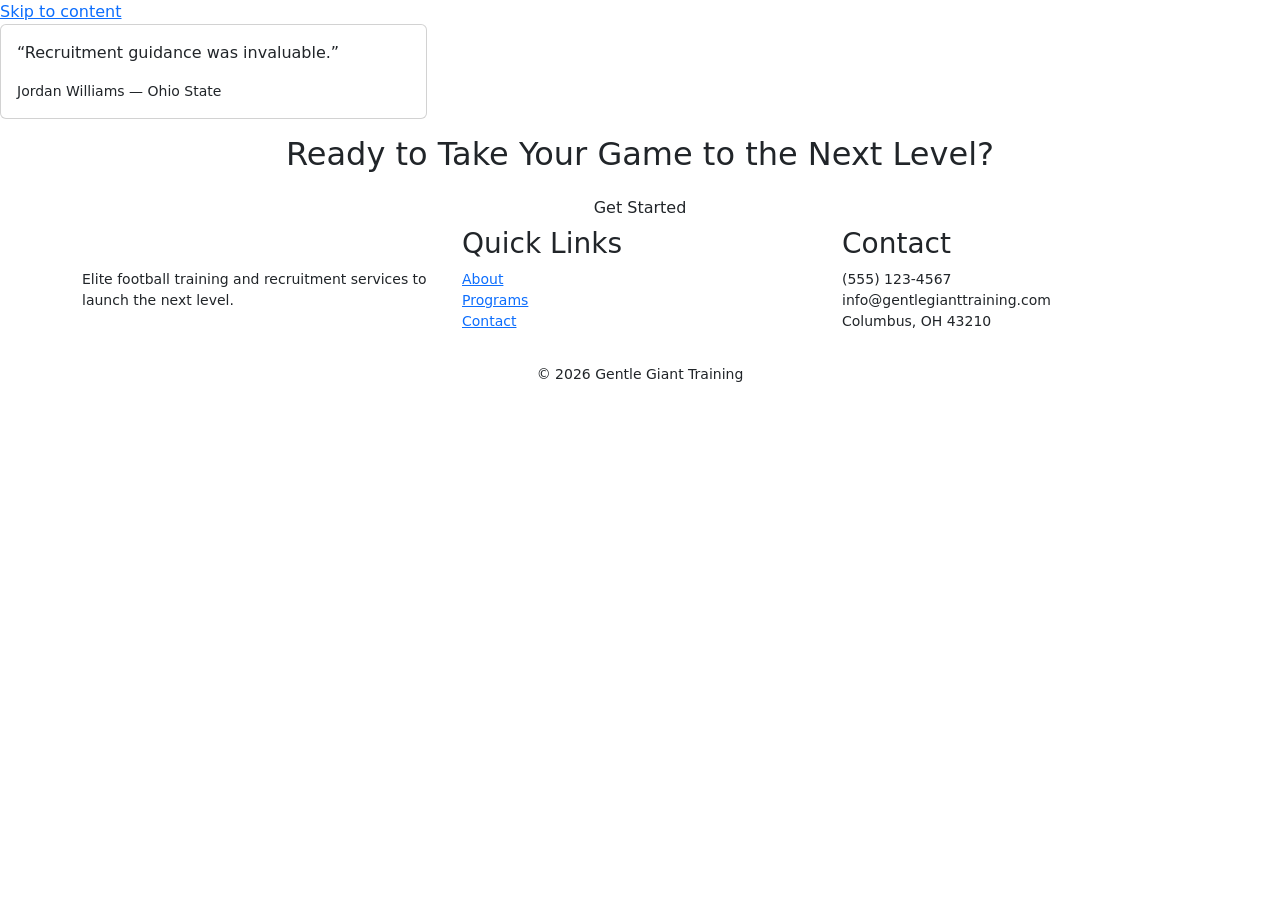
==== index.html @ e3b75d84 "creates the base of everything" ====
<!DOCTYPE html>
<html lang="en">
<head>
    <meta charset="UTF-8">
    <meta name="viewport" content="width=device-width, initial-scale=1.0">
    <title>Final</title>
    <link href="https://fonts.googleapis.com/css2?family=Inter:wght@300;400;600;700&display=swap" rel="stylesheet">
    <link href="https://cdn.jsdelivr.net/npm/bootstrap@5.3.3/dist/css/bootstrap.min.css" rel="stylesheet">
    <link href="https://cdn.jsdelivr.net/npm/bootstrap-icons@1.11.3/font/bootstrap-icons.css" rel="stylesheet">
</head>

<body>
    <a href="#main" class="skip-link">Skip to content</a>
      <div class="col-md-4">
        <figure class="card h-100">
          <div class="card-body">
            <p>“Recruitment guidance was invaluable.”</p>
            <figcaption class="small">Jordan Williams — Ohio State</figcaption>
          </div>
        </figure>
      </div>
    </div>
  </div>
</section>

<section class="cta section-sm text-center">
  <div class="container">
    <h2>Ready to Take Your Game to the Next Level?</h2>
    <a class="btn btn-accent mt-2" href="programs.html">Get Started</a>
  </div>
</section>
</main>

<footer class="footer section-sm">
  <div class="container">
    <div class="row g-4">
      <div class="col-md-4">
        <h3 class="text-white">EARN YOUR FUTURE</h3>
        <p class="small">Elite football training and recruitment services to launch the next level.</p>
      </div>
      <div class="col-md-4">
        <h3>Quick Links</h3>
        <ul class="list-unstyled small">
          <li><a href="about.html">About</a></li>
          <li><a href="programs.html">Programs</a></li>
          <li><a href="contact.html">Contact</a></li>
        </ul>
      </div>
      <div class="col-md-4">
        <h3>Contact</h3>
        <p class="small">(555) 123-4567<br>info@gentlegianttraining.com<br>Columbus, OH 43210</p>
      </div>
    </div>
    <div class="text-center small mt-3">© 2026 Gentle Giant Training</div>
  </div>
</footer>

<script src="https://cdn.jsdelivr.net/npm/bootstrap@5.3.3/dist/js/bootstrap.bundle.min.js"></script>
</body>
</html>
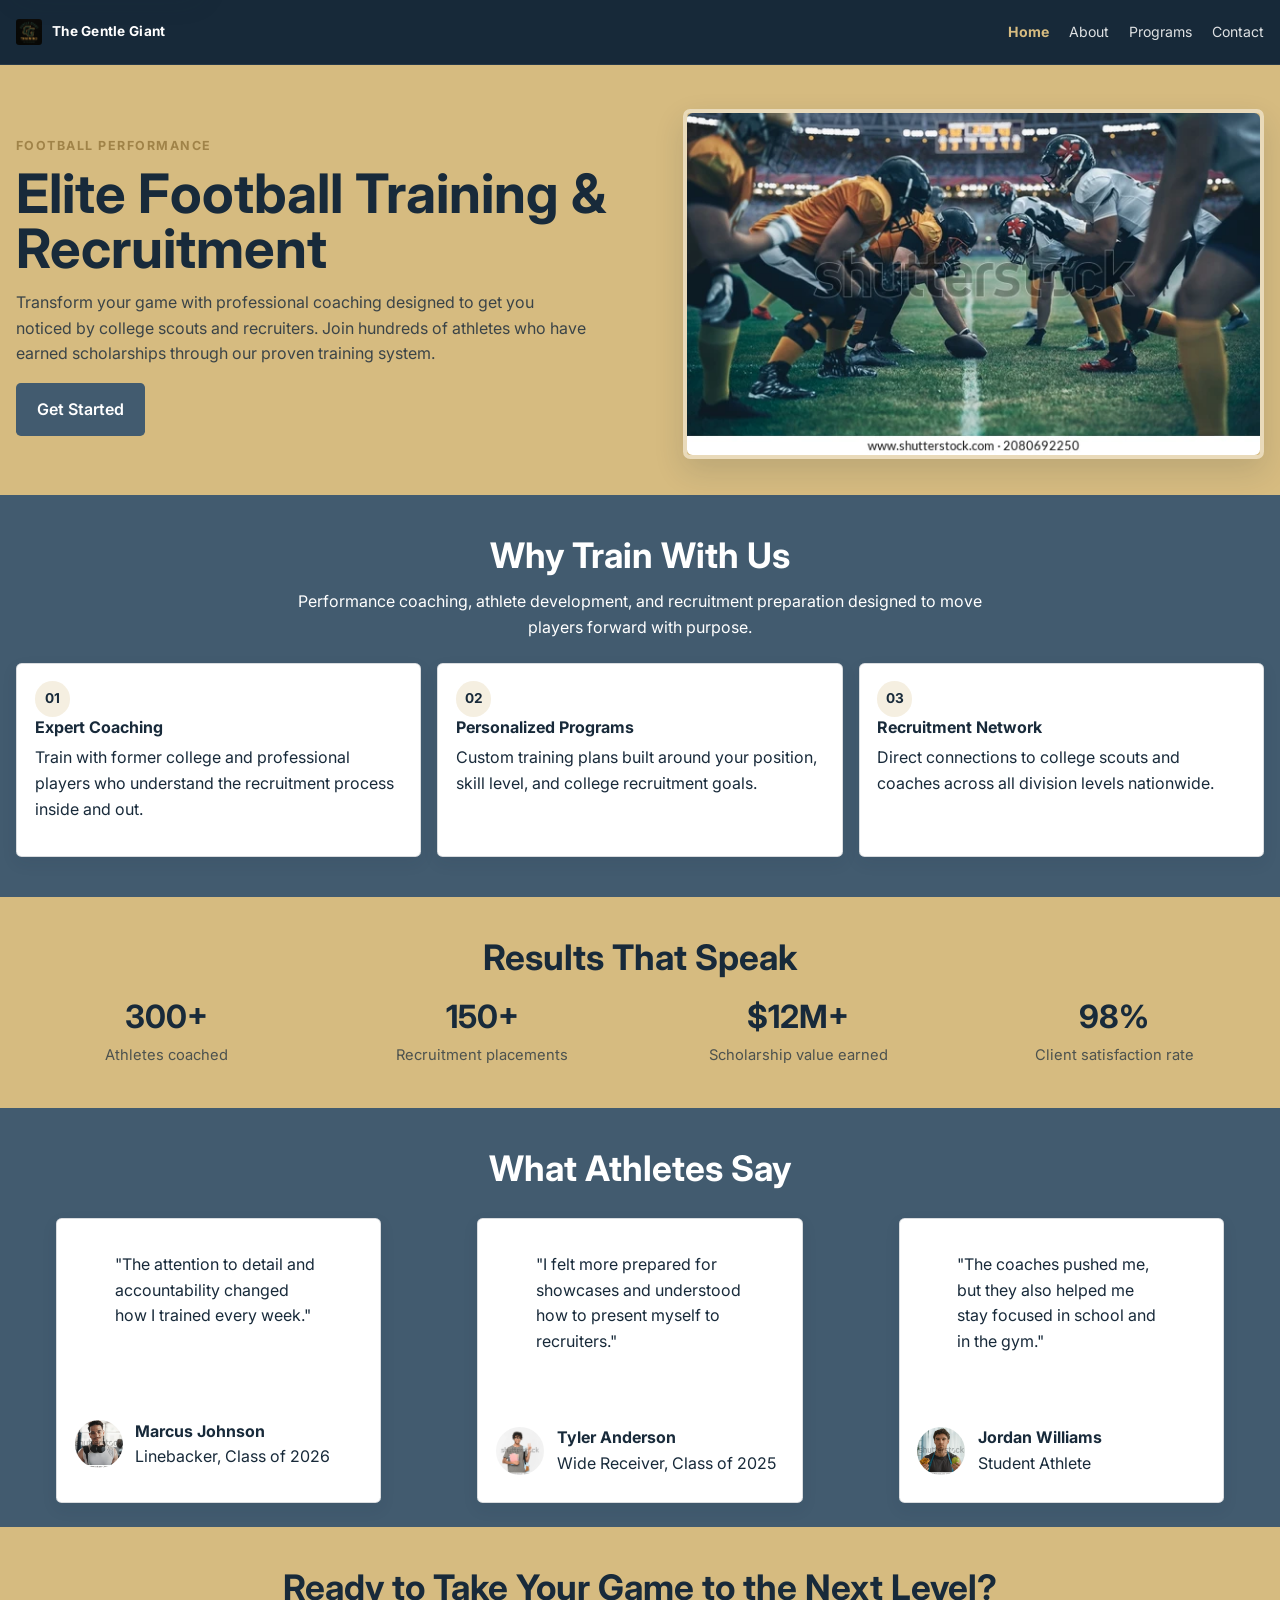
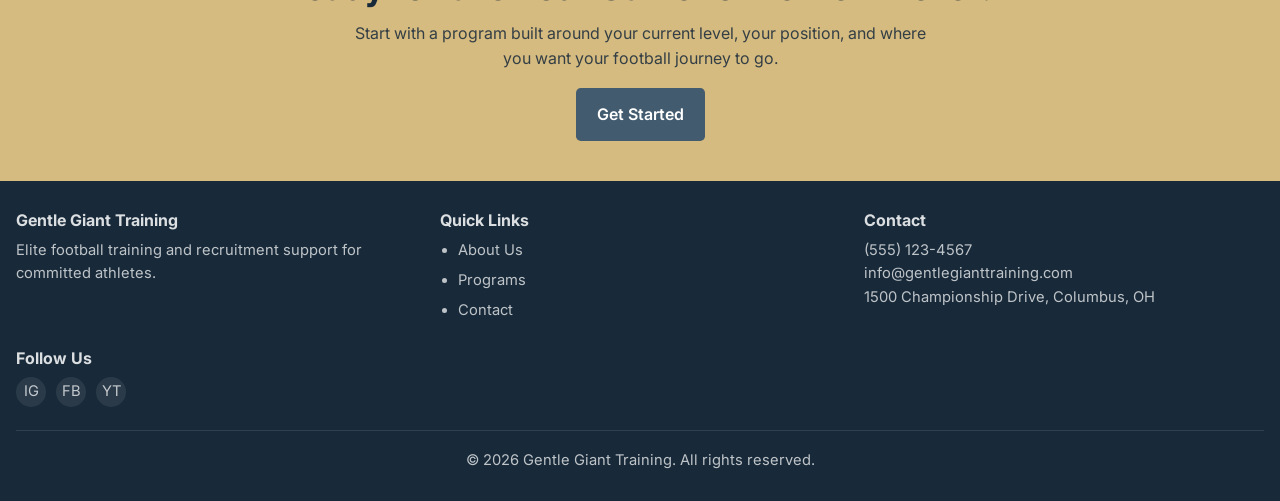
==== commit 5b7cbfbc: "adds a ton more content and fixes the placement of all the cards" ====
--- a/index.html
+++ b/index.html
@@ -1,60 +1,199 @@
-<!DOCTYPE html>
+﻿<!DOCTYPE html>
 <html lang="en">
 <head>
-    <meta charset="UTF-8">
-    <meta name="viewport" content="width=device-width, initial-scale=1.0">
-    <title>Final</title>
-    <link href="https://fonts.googleapis.com/css2?family=Inter:wght@300;400;600;700&display=swap" rel="stylesheet">
-    <link href="https://cdn.jsdelivr.net/npm/bootstrap@5.3.3/dist/css/bootstrap.min.css" rel="stylesheet">
-    <link href="https://cdn.jsdelivr.net/npm/bootstrap-icons@1.11.3/font/bootstrap-icons.css" rel="stylesheet">
+  <meta charset="UTF-8">
+  <meta name="viewport" content="width=device-width, initial-scale=1.0">
+  <title>Gentle Giant Training | Elite Football Training &amp; Recruitment</title>
+  <meta name="description" content="Gentle Giant Training helps football athletes develop speed, discipline, and recruitment-ready confidence through coaching and mentorship.">
+  <link rel="preconnect" href="https://fonts.googleapis.com">
+  <link rel="preconnect" href="https://fonts.gstatic.com" crossorigin>
+  <link href="https://fonts.googleapis.com/css2?family=Inter:wght@400;500;600;700;800&display=swap" rel="stylesheet">
+  <link rel="stylesheet" href="css/main.css">
 </head>
-
 <body>
-    <a href="#main" class="skip-link">Skip to content</a>
-      <div class="col-md-4">
-        <figure class="card h-100">
-          <div class="card-body">
-            <p>“Recruitment guidance was invaluable.”</p>
-            <figcaption class="small">Jordan Williams — Ohio State</figcaption>
-          </div>
-        </figure>
-      </div>
-    </div>
-  </div>
-</section>
-
-<section class="cta section-sm text-center">
-  <div class="container">
-    <h2>Ready to Take Your Game to the Next Level?</h2>
-    <a class="btn btn-accent mt-2" href="programs.html">Get Started</a>
-  </div>
-</section>
-</main>
-
-<footer class="footer section-sm">
-  <div class="container">
-    <div class="row g-4">
-      <div class="col-md-4">
-        <h3 class="text-white">EARN YOUR FUTURE</h3>
-        <p class="small">Elite football training and recruitment services to launch the next level.</p>
-      </div>
-      <div class="col-md-4">
-        <h3>Quick Links</h3>
-        <ul class="list-unstyled small">
+  <a class="skip-link" href="#main-content">Skip to main content</a>
+  <header class="site-header">
+    <div class="header-inner">
+      <a class="brand" href="index.html" aria-label="Gentle Giant Training home">
+        <img src="images/gentlegiantlogo-og.jpg" alt="Gentle Giant Training logo">
+        <span>The Gentle Giant</span>
+      </a>
+      <button class="menu-toggle" type="button" aria-expanded="false" aria-controls="site-nav" aria-label="Open site navigation">
+        <span class="menu-toggle-line" aria-hidden="true"></span>
+      </button>
+      <nav id="site-nav" class="site-nav" aria-label="Primary navigation" data-open="false">
+        <ul>
+          <li><a aria-current="page" href="index.html">Home</a></li>
           <li><a href="about.html">About</a></li>
           <li><a href="programs.html">Programs</a></li>
           <li><a href="contact.html">Contact</a></li>
         </ul>
+      </nav>
+    </div>
+  </header>
+
+  <main id="main-content">
+    <section class="hero">
+      <div class="container hero-grid">
+        <div class="reveal">
+          <span class="eyebrow">Football Performance</span>
+          <h1>Elite Football Training &amp; Recruitment</h1>
+          <p class="lead">Transform your game with professional coaching designed to get you noticed by college scouts and recruiters. Join hundreds of athletes who have earned scholarships through our proven training system.</p>
+          <a class="button" href="programs.html">Get Started</a>
+        </div>
+        <div class="hero-media reveal">
+          <img src="images/hero-image.webp" alt="Football players lined up on the field during practice">
+        </div>
       </div>
-      <div class="col-md-4">
+    </section>
+
+    <section class="section band-dark">
+      <div class="container">
+        <div class="section-centered reveal">
+          <h2 class="section-title">Why Train With Us</h2>
+          <p class="section-intro">Performance coaching, athlete development, and recruitment preparation designed to move players forward with purpose.</p>
+        </div>
+        <div class="card-grid three-up">
+          <article class="card feature-card reveal">
+            <span class="icon-badge" aria-hidden="true">01</span>
+            <h3>Expert Coaching</h3>
+            <p>Train with former college and professional players who understand the recruitment process inside and out.</p>
+          </article>
+          <article class="card feature-card reveal">
+            <span class="icon-badge" aria-hidden="true">02</span>
+            <h3>Personalized Programs</h3>
+            <p>Custom training plans built around your position, skill level, and college recruitment goals.</p>
+          </article>
+          <article class="card feature-card reveal">
+            <span class="icon-badge" aria-hidden="true">03</span>
+            <h3>Recruitment Network</h3>
+            <p>Direct connections to college scouts and coaches across all division levels nationwide.</p>
+          </article>
+        </div>
+      </div>
+    </section>
+
+    <section class="section band-accent">
+      <div class="container">
+        <div class="section-centered reveal">
+          <h2 class="section-title">Results That Speak</h2>
+        </div>
+        <div class="stats">
+          <div class="stat reveal">
+            <strong>300+</strong>
+            <span>Athletes coached</span>
+          </div>
+          <div class="stat reveal">
+            <strong>150+</strong>
+            <span>Recruitment placements</span>
+          </div>
+          <div class="stat reveal">
+            <strong>$12M+</strong>
+            <span>Scholarship value earned</span>
+          </div>
+          <div class="stat reveal">
+            <strong>98%</strong>
+            <span>Client satisfaction rate</span>
+          </div>
+        </div>
+      </div>
+    </section>
+
+    <section class="section band-dark">
+      <div class="container">
+        <div class="section-centered reveal">
+          <h2 class="section-title">What Athletes Say</h2>
+        </div>
+        <div class="card-grid three-up">
+          <figure class="card testimonial-card reveal">
+            <blockquote>
+              <p>"The attention to detail and accountability changed how I trained every week."</p>
+            </blockquote>
+            <figcaption class="testimonial-meta">
+              <img src="images/marcus-johnsonwebp.webp" alt="Portrait of athlete Marcus Johnson">
+              <span><strong>Marcus Johnson</strong><br>Linebacker, Class of 2026</span>
+            </figcaption>
+          </figure>
+          <figure class="card testimonial-card reveal">
+            <blockquote>
+              <p>"I felt more prepared for showcases and understood how to present myself to recruiters."</p>
+            </blockquote>
+            <figcaption class="testimonial-meta">
+              <img src="images/tyler-anderson.webp" alt="Portrait of athlete Tyler Anderson">
+              <span><strong>Tyler Anderson</strong><br>Wide Receiver, Class of 2025</span>
+            </figcaption>
+          </figure>
+          <figure class="card testimonial-card reveal">
+            <blockquote>
+              <p>"The coaches pushed me, but they also helped me stay focused in school and in the gym."</p>
+            </blockquote>
+            <figcaption class="testimonial-meta">
+              <img src="images/jordan-williams.webp" alt="Portrait of athlete Jordan Williams">
+              <span><strong>Jordan Williams</strong><br>Student Athlete</span>
+            </figcaption>
+          </figure>
+        </div>
+      </div>
+    </section>
+
+    <section class="section band-accent">
+      <div class="container section-centered reveal">
+        <h2>Ready to Take Your Game to the Next Level?</h2>
+        <p class="lead" style="margin-inline:auto;">Start with a program built around your current level, your position, and where you want your football journey to go.</p>
+        <a class="button" href="contact.html">Get Started</a>
+      </div>
+    </section>
+  </main>
+
+  <footer class="footer section-tight">
+    <div class="container footer-grid four-up">
+      <section>
+        <h2 class="visually-hidden">Company information</h2>
+        <h3>Gentle Giant Training</h3>
+        <p>Elite football training and recruitment support for committed athletes.</p>
+      </section>
+      <nav aria-label="Footer navigation">
+        <h3>Quick Links</h3>
+        <ul class="footer-links">
+          <li><a href="about.html">About Us</a></li>
+          <li><a href="programs.html">Programs</a></li>
+          <li><a href="contact.html">Contact</a></li>
+        </ul>
+      </nav>
+      <section>
         <h3>Contact</h3>
-        <p class="small">(555) 123-4567<br>info@gentlegianttraining.com<br>Columbus, OH 43210</p>
-      </div>
+        <p><a href="tel:5551234567">(555) 123-4567</a><br><a href="mailto:info@gentlegianttraining.com">info@gentlegianttraining.com</a><br>1500 Championship Drive, Columbus, OH</p>
+      </section>
+      <section>
+        <h3>Follow Us</h3>
+        <ul class="social-list" aria-label="Social media links">
+          <li><a href="#" aria-label="Instagram">IG</a></li>
+          <li><a href="#" aria-label="Facebook">FB</a></li>
+          <li><a href="#" aria-label="YouTube">YT</a></li>
+        </ul>
+      </section>
     </div>
-    <div class="text-center small mt-3">© 2026 Gentle Giant Training</div>
-  </div>
-</footer>
+    <div class="container copyright">
+      <small>&copy; 2026 Gentle Giant Training. All rights reserved.</small>
+    </div>
+  </footer>
 
-<script src="https://cdn.jsdelivr.net/npm/bootstrap@5.3.3/dist/js/bootstrap.bundle.min.js"></script>
+  <script type="application/ld+json">
+    {
+      "@context": "https://schema.org",
+      "@type": "SportsActivityLocation",
+      "name": "Gentle Giant Training",
+      "description": "Elite football training and recruitment support for student athletes.",
+      "telephone": "+1-555-123-4567",
+      "email": "info@gentlegianttraining.com",
+      "address": {
+        "@type": "PostalAddress",
+        "streetAddress": "1500 Championship Drive",
+        "addressLocality": "Columbus",
+        "addressRegion": "OH"
+      }
+    }
+  </script>
+  <script src="javascript/main.js"></script>
 </body>
-</html>+</html>
--- a/css/main.css
+++ b/css/main.css
@@ -0,0 +1,859 @@
+:root {
+  --primary: #182A3A;
+  --secondary: #425B6F;
+  --accent: #D6BB80;
+  --accent-dark: #A08348;
+  --white: #FFFFFF;
+  --muted: #7A7E74;
+  --surface: #F8F8F6;
+  --border: rgba(24, 42, 58, 0.16);
+  --shadow: 0 12px 30px rgba(24, 42, 58, 0.14);
+  --radius: 0.35rem;
+  --container: min(92rem, calc(100% - 2rem));
+}
+
+*,
+*::before,
+*::after {
+  box-sizing: border-box;
+}
+
+html {
+  scroll-behavior: smooth;
+}
+
+body {
+  margin: 0;
+  font-family: "Inter", sans-serif;
+  background: var(--primary);
+  color: var(--primary);
+  line-height: 1.6;
+}
+
+img {
+  display: block;
+  max-width: 100%;
+}
+
+a {
+  color: inherit;
+}
+
+a:hover {
+  color: var(--accent-dark);
+}
+
+:focus-visible {
+  outline: 3px solid var(--accent-dark);
+  outline-offset: 3px;
+}
+
+.visually-hidden {
+  position: absolute;
+  width: 1px;
+  height: 1px;
+  padding: 0;
+  margin: -1px;
+  overflow: hidden;
+  clip: rect(0, 0, 0, 0);
+  white-space: nowrap;
+  border: 0;
+}
+
+.skip-link {
+  position: absolute;
+  left: 1rem;
+  top: -4rem;
+  z-index: 1000;
+  padding: 0.75rem 1rem;
+  background: var(--white);
+  color: var(--primary);
+  border-radius: var(--radius);
+  text-decoration: none;
+  box-shadow: var(--shadow);
+}
+
+.skip-link:focus {
+  top: 1rem;
+}
+
+.site-header {
+  position: sticky;
+  top: 0;
+  z-index: 20;
+  background: rgba(24, 42, 58, 0.98);
+  border-bottom: 1px solid rgba(255, 255, 255, 0.08);
+}
+
+.header-inner,
+.container {
+  width: var(--container);
+  margin: 0 auto;
+}
+
+.header-inner {
+  display: flex;
+  align-items: center;
+  justify-content: space-between;
+  gap: 1rem;
+  min-height: 4rem;
+}
+
+.brand {
+  display: inline-flex;
+  align-items: center;
+  gap: 0.6rem;
+  text-decoration: none;
+  font-size: 0.85rem;
+  font-weight: 700;
+  letter-spacing: 0.02em;
+  color: var(--white);
+}
+
+.brand img {
+  width: 1.65rem;
+  border-radius: 0.2rem;
+}
+
+.menu-toggle {
+  display: inline-flex;
+  align-items: center;
+  justify-content: center;
+  width: 2.75rem;
+  height: 2.75rem;
+  padding: 0;
+  border: 1px solid rgba(255, 255, 255, 0.22);
+  border-radius: var(--radius);
+  background: transparent;
+  color: var(--white);
+}
+
+.menu-toggle-line {
+  display: block;
+  width: 1.25rem;
+  height: 2px;
+  background: currentColor;
+  position: relative;
+}
+
+.menu-toggle-line::before,
+.menu-toggle-line::after {
+  content: "";
+  position: absolute;
+  left: 0;
+  width: 1.25rem;
+  height: 2px;
+  background: currentColor;
+}
+
+.menu-toggle-line::before {
+  top: -0.35rem;
+}
+
+.menu-toggle-line::after {
+  top: 0.35rem;
+}
+
+.site-nav {
+  position: absolute;
+  top: calc(100% + 1px);
+  left: 0;
+  right: 0;
+  background: var(--primary);
+  border-bottom: 1px solid rgba(255, 255, 255, 0.08);
+  display: none;
+}
+
+.site-nav[data-open="true"] {
+  display: block;
+}
+
+.site-nav ul {
+  list-style: none;
+  margin: 0;
+  padding: 0.5rem 1rem 1rem;
+}
+
+.site-nav a {
+  display: block;
+  padding: 0.75rem 0;
+  font-size: 0.92rem;
+  text-decoration: none;
+  color: rgba(255, 255, 255, 0.86);
+}
+
+.site-nav a[aria-current="page"] {
+  font-weight: 700;
+  color: var(--accent);
+}
+
+.hero,
+.hero-banner,
+.band-accent {
+  background: var(--accent);
+}
+
+.band-dark {
+  background: var(--secondary);
+  color: var(--white);
+}
+
+.band-dark h1,
+.band-dark h2,
+.band-dark h3,
+.band-dark h4,
+.band-dark p,
+.band-dark li,
+.band-dark summary,
+.band-dark label,
+.band-dark strong,
+.band-dark span {
+  color: inherit;
+}
+
+.footer {
+  background: var(--primary);
+  color: rgba(255, 255, 255, 0.85);
+}
+
+.hero {
+  padding: 2.75rem 0 2.25rem;
+}
+
+.hero-grid {
+  display: grid;
+  gap: 1.5rem;
+  align-items: center;
+}
+
+.eyebrow {
+  display: inline-block;
+  margin-bottom: 0.6rem;
+  font-size: 0.78rem;
+  font-weight: 700;
+  text-transform: uppercase;
+  letter-spacing: 0.12em;
+  color: var(--accent-dark);
+}
+
+h1,
+h2,
+h3,
+h4,
+p {
+  margin-top: 0;
+}
+
+h1 {
+  margin-bottom: 0.85rem;
+  font-size: clamp(2rem, 5vw, 3.4rem);
+  line-height: 1.02;
+}
+
+h2 {
+  margin-bottom: 0.85rem;
+  font-size: clamp(1.45rem, 3vw, 2.2rem);
+  line-height: 1.15;
+}
+
+h3 {
+  margin-bottom: 0.55rem;
+  font-size: 1rem;
+  line-height: 1.25;
+}
+
+.lead {
+  max-width: 36rem;
+  color: rgba(24, 42, 58, 0.82);
+}
+
+.band-dark .lead {
+  color: rgba(255, 255, 255, 0.86);
+}
+
+.section {
+  padding: 2.5rem 0;
+}
+
+.section-tight {
+  padding: 1.8rem 0;
+}
+
+.section-title,
+.section-intro,
+.section-centered {
+  text-align: center;
+}
+
+.section-intro {
+  max-width: 44rem;
+  margin: 0 auto 1.4rem;
+  color: rgba(255, 255, 255, 0.82);
+}
+
+.band-accent .section-intro,
+.band-accent .section-title {
+  color: var(--primary);
+}
+
+.band-accent p,
+.band-accent li,
+.band-accent label,
+.band-accent summary {
+  color: rgba(24, 42, 58, 0.86);
+}
+
+.button,
+button,
+input,
+textarea,
+summary {
+  font: inherit;
+}
+
+.button {
+  display: inline-flex;
+  align-items: center;
+  justify-content: center;
+  min-width: 8rem;
+  padding: 0.8rem 1.25rem;
+  border: 1px solid transparent;
+  border-radius: 0.3rem;
+  background: var(--secondary);
+  color: var(--white);
+  text-decoration: none;
+  font-weight: 600;
+  transition: transform 180ms ease, background-color 180ms ease, border-color 180ms ease;
+}
+
+.button:hover,
+.button:focus-visible {
+  background: var(--primary);
+  color: var(--white);
+  transform: translateY(-1px);
+}
+
+.button-secondary {
+  background: var(--accent);
+  color: var(--primary);
+  border-color: rgba(24, 42, 58, 0.18);
+}
+
+.button-secondary:hover,
+.button-secondary:focus-visible {
+  background: var(--accent-dark);
+  color: var(--white);
+}
+
+.card-grid {
+  display: grid;
+  gap: 1rem;
+}
+
+.card {
+  background: var(--white);
+  border: 1px solid var(--border);
+  border-radius: var(--radius);
+  padding: 1.1rem;
+  box-shadow: 0 6px 16px rgba(24, 42, 58, 0.08);
+  color: var(--primary);
+}
+
+.band-dark .card,
+.band-dark .card h1,
+.band-dark .card h2,
+.band-dark .card h3,
+.band-dark .card h4,
+.band-dark .card p,
+.band-dark .card li,
+.band-dark .card summary,
+.band-dark .card label,
+.band-dark .card strong,
+.band-dark .card span {
+  color: var(--primary);
+}
+
+.feature-card,
+.program-card,
+.testimonial-card,
+.schedule-card,
+.pricing-card,
+.contact-card {
+  height: 100%;
+}
+
+.icon-badge {
+  width: 2.2rem;
+  height: 2.2rem;
+  display: inline-grid;
+  place-items: center;
+  border-radius: 50%;
+  background: rgba(214, 187, 128, 0.24);
+  color: var(--accent-dark);
+  font-size: 0.85rem;
+  font-weight: 700;
+}
+
+.stats {
+  display: grid;
+  gap: 1rem;
+  text-align: center;
+}
+
+.stat strong {
+  display: block;
+  font-size: clamp(1.5rem, 3vw, 2rem);
+}
+
+.stat span {
+  color: rgba(24, 42, 58, 0.72);
+  font-size: 0.92rem;
+}
+
+.band-dark .stat span {
+  color: rgba(255, 255, 255, 0.78);
+}
+
+.hero-media img,
+.image-panel img {
+  width: 100%;
+  height: 100%;
+  object-fit: cover;
+  border-radius: var(--radius);
+}
+
+.hero-media {
+  min-height: 16rem;
+  border: 4px solid rgba(255, 255, 255, 0.45);
+  border-radius: calc(var(--radius) + 0.1rem);
+  overflow: hidden;
+  box-shadow: var(--shadow);
+}
+
+.coach-grid {
+  display: grid;
+  gap: 1.2rem;
+  text-align: center;
+}
+
+.coach-card {
+  background: transparent;
+  border: 0;
+  box-shadow: none;
+  color: inherit;
+  padding: 0;
+}
+
+.coach-card img {
+  width: 5.5rem;
+  height: 5.5rem;
+  margin: 0 auto 0.8rem;
+  border-radius: 50%;
+  object-fit: cover;
+  border: 3px solid rgba(24, 42, 58, 0.15);
+}
+
+.coach-card p {
+  max-width: 18rem;
+  margin-left: auto;
+  margin-right: auto;
+  color: rgba(24, 42, 58, 0.82);
+}
+
+.timeline {
+  display: grid;
+  gap: 0.8rem;
+}
+
+.timeline-item {
+  display: grid;
+  grid-template-columns: 3.25rem 1fr;
+  gap: 0.85rem;
+  align-items: start;
+}
+
+.timeline-year {
+  display: inline-flex;
+  align-items: center;
+  justify-content: center;
+  min-height: 3rem;
+  background: var(--primary);
+  color: var(--white);
+  border-radius: var(--radius);
+  font-weight: 700;
+}
+
+.timeline-body {
+  background: var(--white);
+  color: var(--primary);
+  border: 1px solid var(--border);
+  border-radius: var(--radius);
+  padding: 0.9rem 1rem;
+}
+
+.values-grid {
+  display: grid;
+  gap: 1rem;
+  text-align: center;
+}
+
+.value-item {
+  position: relative;
+  padding-top: 1rem;
+}
+
+.value-item::before {
+  content: "";
+  display: block;
+  width: 0.5rem;
+  height: 0.5rem;
+  margin: 0 auto 0.65rem;
+  border: 2px solid var(--accent-dark);
+  border-radius: 50%;
+}
+
+.image-panel {
+  min-height: 13rem;
+  overflow: hidden;
+  border-radius: var(--radius);
+  border: 1px solid rgba(255, 255, 255, 0.24);
+}
+
+.hero-strip {
+  min-height: 18rem;
+  margin-top: 1.4rem;
+}
+
+.checklist,
+.footer-links {
+  margin: 0;
+  padding-left: 1.1rem;
+}
+
+.checklist li + li,
+.footer-links li + li {
+  margin-top: 0.4rem;
+}
+
+.pricing-grid {
+  display: grid;
+  gap: 1rem;
+}
+
+.pricing-card {
+  display: flex;
+  flex-direction: column;
+  justify-content: space-between;
+}
+
+.pricing-card.featured {
+  border-color: rgba(160, 131, 72, 0.6);
+  box-shadow: 0 10px 22px rgba(160, 131, 72, 0.18);
+}
+
+.price {
+  display: flex;
+  align-items: baseline;
+  gap: 0.3rem;
+  margin-bottom: 1rem;
+}
+
+.price strong {
+  font-size: 2rem;
+}
+
+.price span {
+  color: rgba(24, 42, 58, 0.64);
+}
+
+.form-grid {
+  display: grid;
+  gap: 0.9rem;
+}
+
+.field-row {
+  display: grid;
+  gap: 0.9rem;
+}
+
+label {
+  display: block;
+  margin-bottom: 0.35rem;
+  font-size: 0.92rem;
+  font-weight: 600;
+}
+
+input,
+textarea {
+  width: 100%;
+  padding: 0.8rem 0.9rem;
+  border: 1px solid rgba(24, 42, 58, 0.24);
+  border-radius: 0.3rem;
+  background: var(--white);
+  color: var(--primary);
+}
+
+textarea {
+  min-height: 8rem;
+  resize: vertical;
+}
+
+.checkbox-row {
+  display: flex;
+  align-items: flex-start;
+  gap: 0.65rem;
+}
+
+.checkbox-row input {
+  width: auto;
+  margin-top: 0.2rem;
+}
+
+.checkbox-row label,
+.contact-card p,
+.program-card p,
+.program-card li,
+.schedule-card p,
+.pricing-card li,
+.testimonial-card span,
+.timeline-body p {
+  color: rgba(24, 42, 58, 0.82);
+}
+
+.map-frame {
+  width: 100%;
+  min-height: 14rem;
+  border: 0;
+  border-radius: var(--radius);
+  background: var(--surface);
+}
+
+.faq-list {
+  display: grid;
+  gap: 0.6rem;
+}
+
+.faq-item {
+  background: var(--white);
+  border: 1px solid rgba(24, 42, 58, 0.14);
+  border-radius: var(--radius);
+  overflow: hidden;
+}
+
+.faq-item summary {
+  list-style: none;
+  cursor: pointer;
+  padding: 0.9rem 1rem;
+  font-weight: 600;
+  background: var(--white);
+  color: var(--primary);
+}
+
+.faq-item summary::-webkit-details-marker {
+  display: none;
+}
+
+.faq-item p {
+  padding: 0 1rem 1rem;
+  margin-bottom: 0;
+  color: rgba(24, 42, 58, 0.82);
+}
+
+.testimonial-card {
+  display: grid;
+  gap: 0.9rem;
+}
+
+.testimonial-meta {
+  display: flex;
+  align-items: center;
+  gap: 0.8rem;
+}
+
+.testimonial-meta img {
+  width: 3rem;
+  height: 3rem;
+  border-radius: 50%;
+  object-fit: cover;
+}
+
+.hours-list {
+  display: grid;
+  gap: 0.45rem;
+}
+
+.hours-item {
+  display: flex;
+  justify-content: space-between;
+  gap: 1rem;
+  border-bottom: 1px solid rgba(24, 42, 58, 0.08);
+  padding-bottom: 0.45rem;
+}
+
+.hours-item:last-child {
+  border-bottom: 0;
+  padding-bottom: 0;
+}
+
+.footer-grid {
+  display: grid;
+  gap: 1.5rem;
+}
+
+.footer small,
+.footer p,
+.footer li {
+  color: rgba(255, 255, 255, 0.72);
+  font-size: 0.92rem;
+}
+
+.footer a {
+  text-decoration: none;
+}
+
+.social-list {
+  display: flex;
+  gap: 0.6rem;
+  padding: 0;
+  margin: 0;
+  list-style: none;
+}
+
+.social-list a {
+  width: 1.9rem;
+  height: 1.9rem;
+  display: inline-grid;
+  place-items: center;
+  border-radius: 50%;
+  background: rgba(255, 255, 255, 0.08);
+}
+
+.copyright {
+  margin-top: 1.4rem;
+  padding-top: 1rem;
+  border-top: 1px solid rgba(255, 255, 255, 0.1);
+  text-align: center;
+}
+
+.reveal {
+  opacity: 0;
+  transform: translateY(20px);
+  transition: opacity 400ms ease, transform 400ms ease;
+}
+
+.reveal.is-visible {
+  opacity: 1;
+  transform: translateY(0);
+}
+
+@media (prefers-reduced-motion: reduce) {
+  html {
+    scroll-behavior: auto;
+  }
+
+  *,
+  *::before,
+  *::after {
+    animation: none !important;
+    transition: none !important;
+  }
+
+  .reveal {
+    opacity: 1;
+    transform: none;
+  }
+}
+
+@media (min-width: 480px) {
+  .card-grid.two-up,
+  .stats,
+  .values-grid,
+  .pricing-grid,
+  .field-row,
+  .footer-grid {
+    grid-template-columns: repeat(2, minmax(0, 1fr));
+  }
+
+  .coach-grid {
+    grid-template-columns: repeat(2, minmax(0, 1fr));
+  }
+}
+
+@media (min-width: 769px) {
+  .menu-toggle {
+    display: none;
+  }
+
+  .site-nav {
+    position: static;
+    display: block;
+    background: transparent;
+    border-bottom: 0;
+  }
+
+  .site-nav ul {
+    display: flex;
+    align-items: center;
+    gap: 1.25rem;
+    padding: 0;
+  }
+
+  .site-nav a {
+    padding: 0;
+    font-size: 0.88rem;
+  }
+
+  .hero-grid,
+  .card-grid.three-up,
+  .pricing-grid,
+  .footer-grid.four-up {
+    grid-template-columns: repeat(3, minmax(0, 1fr));
+  }
+
+  .hero-grid {
+    grid-template-columns: minmax(0, 1.05fr) minmax(18rem, 0.95fr);
+  }
+
+  .card-grid.four-up,
+  .stats,
+  .values-grid {
+    grid-template-columns: repeat(4, minmax(0, 1fr));
+  }
+
+  .coach-grid {
+    grid-template-columns: repeat(3, minmax(0, 1fr));
+  }
+
+  .program-layout,
+  .contact-layout {
+    display: grid;
+    grid-template-columns: minmax(0, 1.5fr) minmax(16rem, 0.9fr);
+    gap: 1rem;
+    align-items: start;
+  }
+
+  .contact-layout {
+    grid-template-columns: minmax(0, 1.45fr) minmax(15rem, 0.72fr);
+  }
+}
+
+@media (max-width: 479px) {
+  .header-inner,
+  .container {
+    width: min(100% - 1rem, 40rem);
+  }
+
+  .hero {
+    padding-top: 2rem;
+  }
+
+  .timeline-item {
+    grid-template-columns: 1fr;
+  }
+
+  .timeline-year {
+    min-height: 2.5rem;
+    justify-content: flex-start;
+    padding: 0 1rem;
+  }
+}
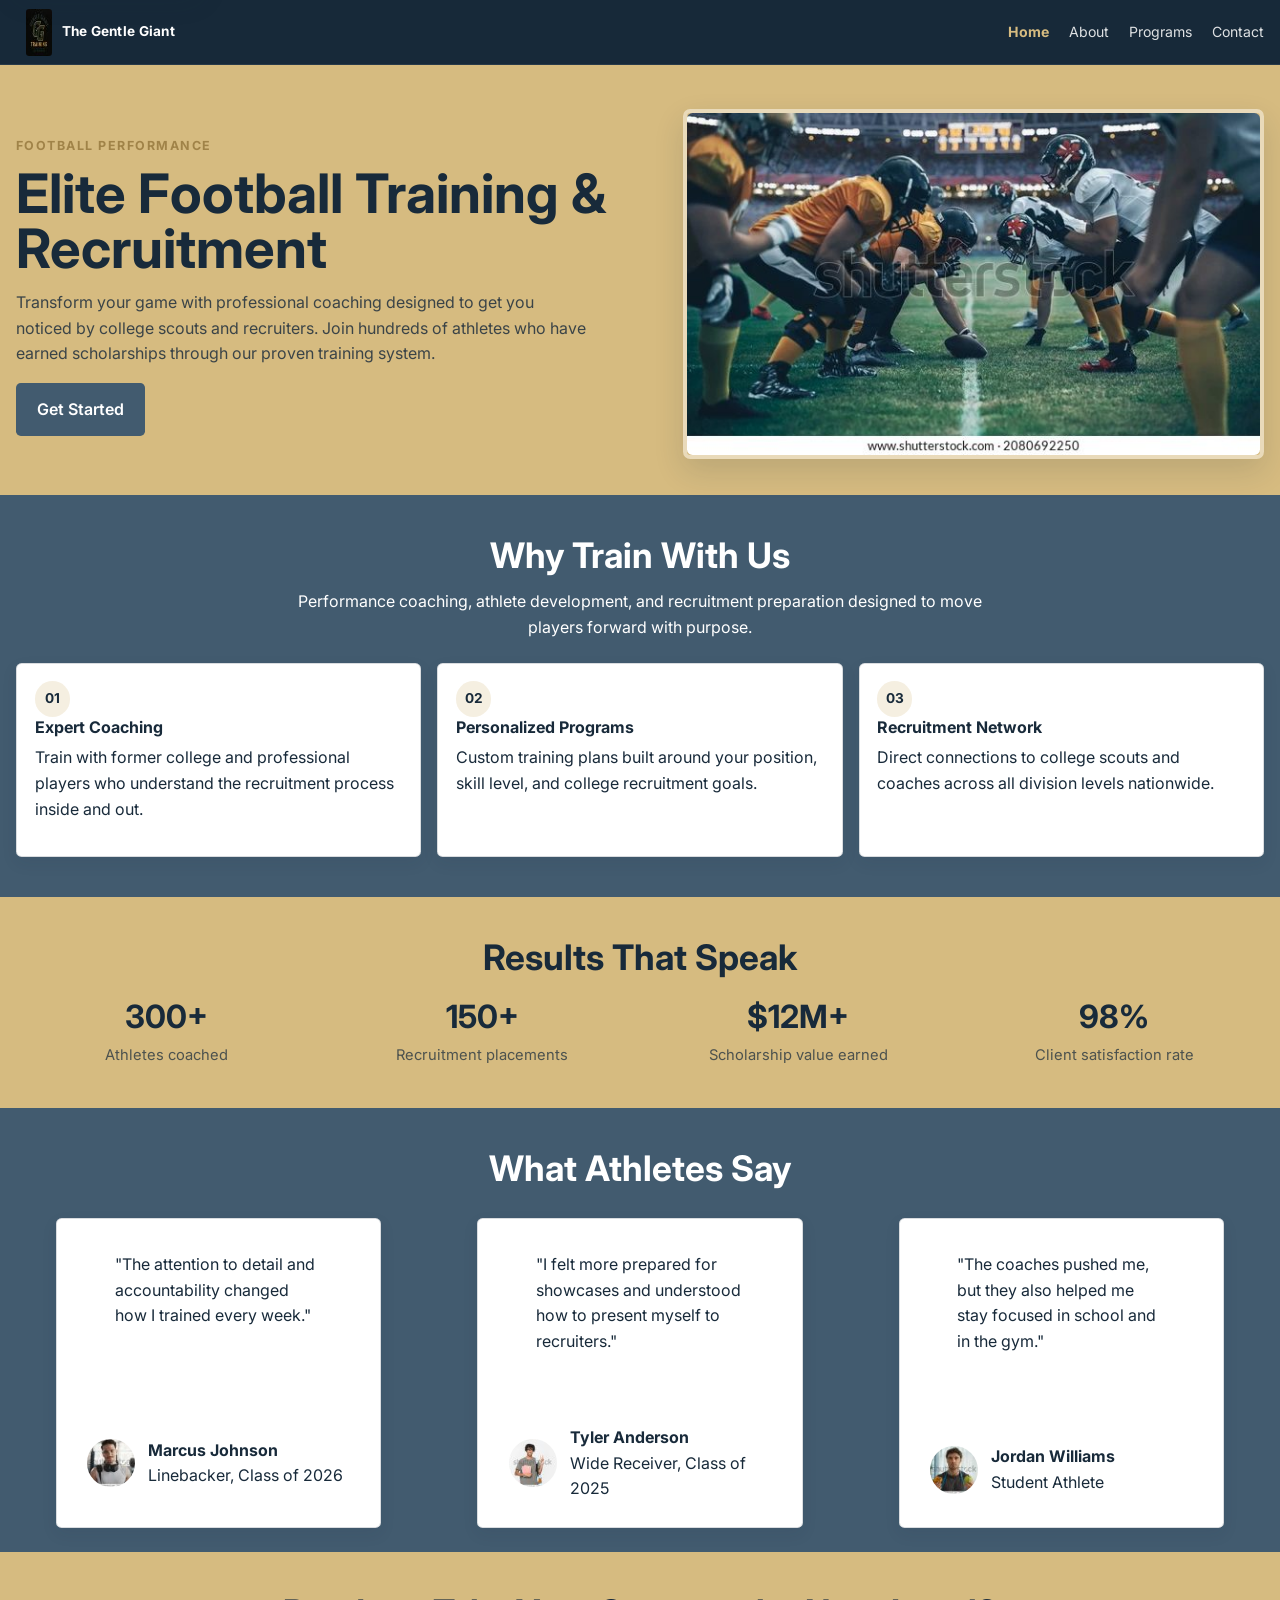
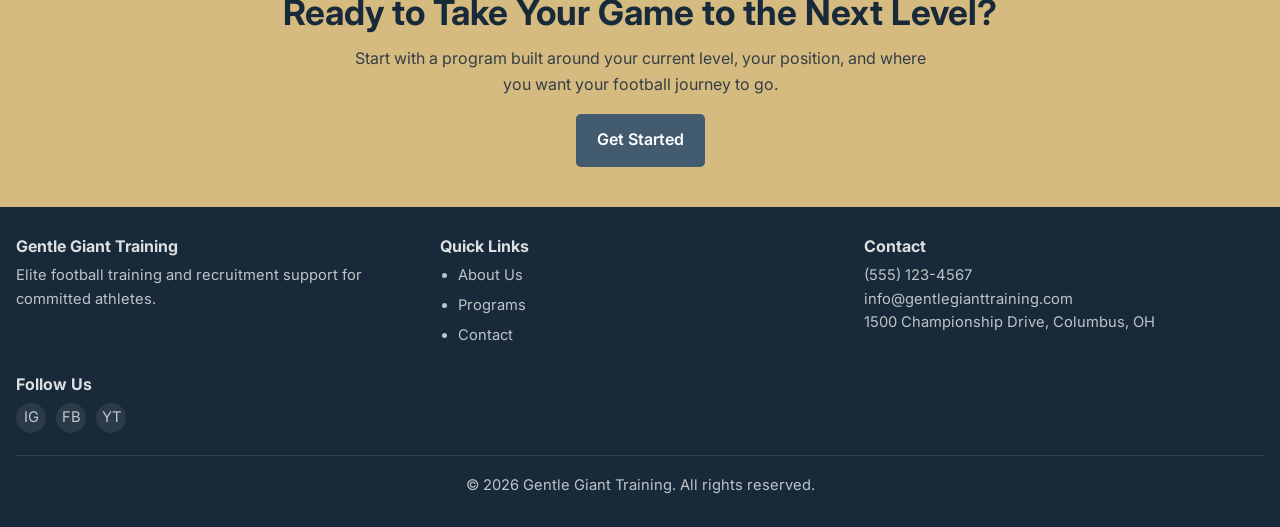
==== commit 419d6b6b: "creates and adds all the images in different sizes and resolutions for different media queries" ====
--- a/index.html
+++ b/index.html
@@ -15,7 +15,10 @@
   <header class="site-header">
     <div class="header-inner">
       <a class="brand" href="index.html" aria-label="Gentle Giant Training home">
-        <img src="images/gentlegiantlogo-og.jpg" alt="Gentle Giant Training logo">
+        <picture>
+          <source srcset="images/gentlegiantlogo-48.jpg 48w, images/gentlegiantlogo-96.jpg 96w" sizes="32px">
+          <img src="images/gentlegiantlogo-48.jpg" width="48" height="47" alt="Gentle Giant Training logo">
+        </picture>
         <span>The Gentle Giant</span>
       </a>
       <button class="menu-toggle" type="button" aria-expanded="false" aria-controls="site-nav" aria-label="Open site navigation">
@@ -42,7 +45,11 @@
           <a class="button" href="programs.html">Get Started</a>
         </div>
         <div class="hero-media reveal">
-          <img src="images/hero-image.webp" alt="Football players lined up on the field during practice">
+          <picture>
+            <source media="(max-width: 480px)" srcset="images/hero-image-360.jpg" sizes="calc(100vw - 2rem)">
+            <source media="(min-width: 481px)" srcset="images/hero-image-360.jpg 360w, images/hero-image-600.jpg 600w" sizes="(max-width: 768px) calc(100vw - 2rem), 44vw">
+            <img src="images/hero-image-600.jpg" width="600" height="358" alt="Football players lined up on the field during practice" fetchpriority="high">
+          </picture>
         </div>
       </div>
     </section>
@@ -110,7 +117,10 @@
               <p>"The attention to detail and accountability changed how I trained every week."</p>
             </blockquote>
             <figcaption class="testimonial-meta">
-              <img src="images/marcus-johnsonwebp.webp" alt="Portrait of athlete Marcus Johnson">
+              <picture>
+                <source srcset="images/marcus-johnson-96.jpg 96w, images/marcus-johnson-160.jpg 160w" sizes="48px">
+                <img src="images/marcus-johnson-96.jpg" width="96" height="54" alt="Portrait of athlete Marcus Johnson" loading="lazy">
+              </picture>
               <span><strong>Marcus Johnson</strong><br>Linebacker, Class of 2026</span>
             </figcaption>
           </figure>
@@ -119,7 +129,10 @@
               <p>"I felt more prepared for showcases and understood how to present myself to recruiters."</p>
             </blockquote>
             <figcaption class="testimonial-meta">
-              <img src="images/tyler-anderson.webp" alt="Portrait of athlete Tyler Anderson">
+              <picture>
+                <source srcset="images/tyler-anderson-96.jpg 96w, images/tyler-anderson-160.jpg 160w" sizes="48px">
+                <img src="images/tyler-anderson-96.jpg" width="96" height="67" alt="Portrait of athlete Tyler Anderson" loading="lazy">
+              </picture>
               <span><strong>Tyler Anderson</strong><br>Wide Receiver, Class of 2025</span>
             </figcaption>
           </figure>
@@ -128,7 +141,10 @@
               <p>"The coaches pushed me, but they also helped me stay focused in school and in the gym."</p>
             </blockquote>
             <figcaption class="testimonial-meta">
-              <img src="images/jordan-williams.webp" alt="Portrait of athlete Jordan Williams">
+              <picture>
+                <source srcset="images/jordan-williams-96.jpg 96w, images/jordan-williams-160.jpg 160w" sizes="48px">
+                <img src="images/jordan-williams-96.jpg" width="96" height="57" alt="Portrait of athlete Jordan Williams" loading="lazy">
+              </picture>
               <span><strong>Jordan Williams</strong><br>Student Athlete</span>
             </figcaption>
           </figure>
--- a/css/main.css
+++ b/css/main.css
@@ -33,6 +33,17 @@
 img {
   display: block;
   max-width: 100%;
+}
+
+picture {
+  display: contents;
+}
+
+.hero-media picture,
+.image-panel picture {
+  display: block;
+  width: 100%;
+  height: 100%;
 }
 
 a {
@@ -430,6 +441,27 @@
   box-shadow: var(--shadow);
 }
 
+.program-visual {
+  max-width: 70rem;
+  min-height: clamp(13rem, 32vw, 25rem);
+  margin: 0 auto 2rem;
+  box-shadow: var(--shadow);
+}
+
+.programs-grid {
+  max-width: 70rem;
+  margin: 0 auto;
+}
+
+.schedule-grid {
+  max-width: 70rem;
+  margin: 0 auto;
+}
+
+.schedule-card {
+  min-height: 100%;
+}
+
 .coach-grid {
   display: grid;
   gap: 1.2rem;
@@ -499,17 +531,15 @@
 
 .value-item {
   position: relative;
-  padding-top: 1rem;
-}
-
-.value-item::before {
-  content: "";
+  padding: 1rem;
+}
+
+.value-icon {
   display: block;
-  width: 0.5rem;
-  height: 0.5rem;
+  width: 2rem;
+  height: 2rem;
   margin: 0 auto 0.65rem;
-  border: 2px solid var(--accent-dark);
-  border-radius: 50%;
+  object-fit: contain;
 }
 
 .image-panel {
@@ -517,11 +547,6 @@
   overflow: hidden;
   border-radius: var(--radius);
   border: 1px solid rgba(255, 255, 255, 0.24);
-}
-
-.hero-strip {
-  min-height: 18rem;
-  margin-top: 1.4rem;
 }
 
 .checklist,
@@ -824,16 +849,15 @@
     grid-template-columns: repeat(3, minmax(0, 1fr));
   }
 
-  .program-layout,
   .contact-layout {
     display: grid;
-    grid-template-columns: minmax(0, 1.5fr) minmax(16rem, 0.9fr);
+    grid-template-columns: minmax(0, 1.45fr) minmax(15rem, 0.72fr);
     gap: 1rem;
     align-items: start;
   }
 
-  .contact-layout {
-    grid-template-columns: minmax(0, 1.45fr) minmax(15rem, 0.72fr);
+  .schedule-grid {
+    grid-template-columns: repeat(2, minmax(0, 1fr));
   }
 }
 
